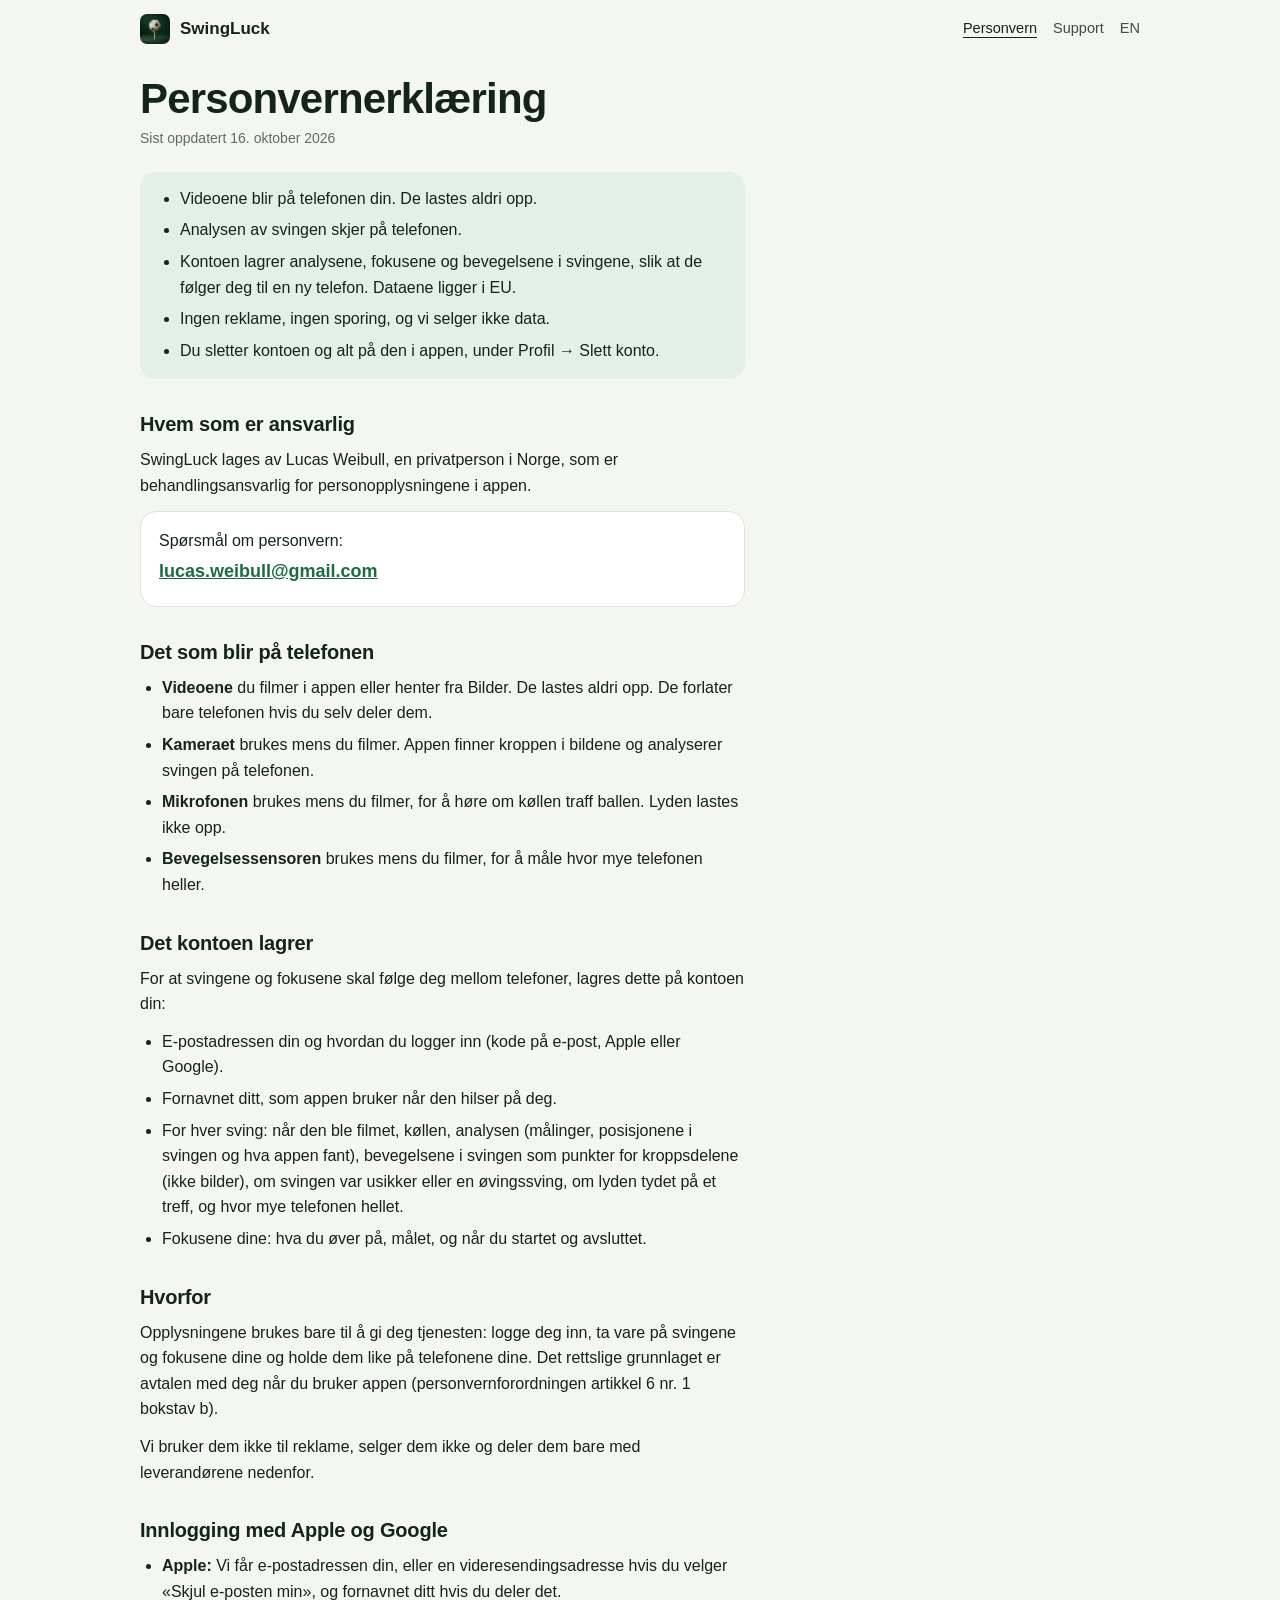
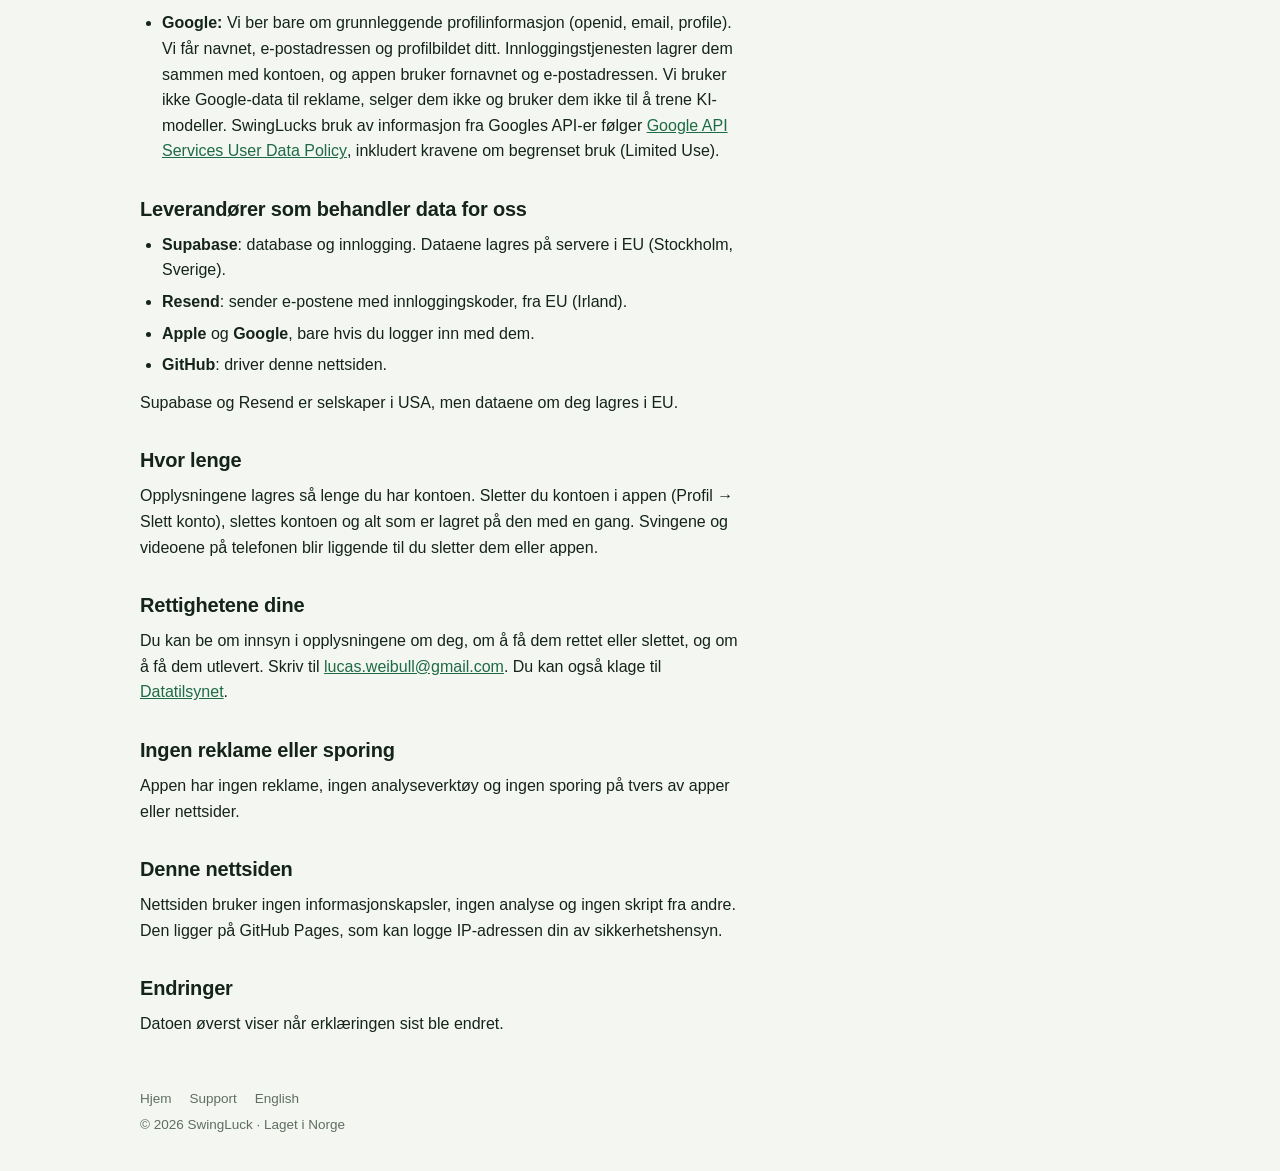
==== personvern/index.html @ c274e39a "SwingLuck website: home, privacy and support pages in Norwegian and English Static site for swingluc" ====
<!doctype html>
<html lang="nb">
<head>
<meta charset="utf-8">
<meta name="viewport" content="width=device-width, initial-scale=1, viewport-fit=cover">
<title>Personvern · SwingLuck</title>
<meta name="description" content="Hvordan SwingLuck behandler opplysningene dine: videoene blir på telefonen, kontoen lagrer analysene i EU, og du kan slette alt i appen.">
<meta name="color-scheme" content="light dark">
<meta name="theme-color" content="#F4F6F1" media="(prefers-color-scheme: light)">
<meta name="theme-color" content="#0D1611" media="(prefers-color-scheme: dark)">
<link rel="canonical" href="https://swingluck.no/personvern/">
<link rel="alternate" hreflang="nb" href="https://swingluck.no/personvern/">
<link rel="alternate" hreflang="en" href="https://swingluck.no/en/privacy/">
<link rel="icon" type="image/png" href="/assets/icon-64.png">
<link rel="apple-touch-icon" href="/assets/icon-180.png">
<link rel="stylesheet" href="/assets/site.css">
</head>
<body>
<div class="wrap">
  <header class="nav">
    <a class="brand" href="/"><img src="/assets/icon-64.png" alt="" width="30" height="30">SwingLuck</a>
    <nav><a href="/personvern/" aria-current="page">Personvern</a><a href="/support/">Support</a><a href="/en/privacy/" lang="en" hreflang="en">EN</a></nav>
  </header>

  <main class="doc">
    <h1>Personvernerklæring</h1>
    <p class="meta">Sist oppdatert 16. oktober 2026</p>

    <div class="summary">
      <ul>
        <li>Videoene blir på telefonen din. De lastes aldri opp.</li>
        <li>Analysen av svingen skjer på telefonen.</li>
        <li>Kontoen lagrer analysene, fokusene og bevegelsene i svingene, slik at de følger deg til en ny telefon. Dataene ligger i EU.</li>
        <li>Ingen reklame, ingen sporing, og vi selger ikke data.</li>
        <li>Du sletter kontoen og alt på den i appen, under Profil → Slett konto.</li>
      </ul>
    </div>

    <h2>Hvem som er ansvarlig</h2>
    <p>SwingLuck lages av Lucas Weibull, en privatperson i Norge, som er behandlingsansvarlig for personopplysningene i appen.</p>
    <div class="contact">
      <p>Spørsmål om personvern:</p>
      <p class="mail"><a href="mailto:lucas.weibull@gmail.com">lucas.weibull@gmail.com</a></p>
    </div>

    <h2>Det som blir på telefonen</h2>
    <ul>
      <li><b>Videoene</b> du filmer i appen eller henter fra Bilder. De lastes aldri opp. De forlater bare telefonen hvis du selv deler dem.</li>
      <li><b>Kameraet</b> brukes mens du filmer. Appen finner kroppen i bildene og analyserer svingen på telefonen.</li>
      <li><b>Mikrofonen</b> brukes mens du filmer, for å høre om køllen traff ballen. Lyden lastes ikke opp.</li>
      <li><b>Bevegelsessensoren</b> brukes mens du filmer, for å måle hvor mye telefonen heller.</li>
    </ul>

    <h2>Det kontoen lagrer</h2>
    <p>For at svingene og fokusene skal følge deg mellom telefoner, lagres dette på kontoen din:</p>
    <ul>
      <li>E-postadressen din og hvordan du logger inn (kode på e-post, Apple eller Google).</li>
      <li>Fornavnet ditt, som appen bruker når den hilser på deg.</li>
      <li>For hver sving: når den ble filmet, køllen, analysen (målinger, posisjonene i svingen og hva appen fant), bevegelsene i svingen som punkter for kroppsdelene (ikke bilder), om svingen var usikker eller en øvingssving, om lyden tydet på et treff, og hvor mye telefonen hellet.</li>
      <li>Fokusene dine: hva du øver på, målet, og når du startet og avsluttet.</li>
    </ul>

    <h2>Hvorfor</h2>
    <p>Opplysningene brukes bare til å gi deg tjenesten: logge deg inn, ta vare på svingene og fokusene dine og holde dem like på telefonene dine. Det rettslige grunnlaget er avtalen med deg når du bruker appen (personvernforordningen artikkel 6 nr. 1 bokstav b).</p>
    <p>Vi bruker dem ikke til reklame, selger dem ikke og deler dem bare med leverandørene nedenfor.</p>

    <h2>Innlogging med Apple og Google</h2>
    <ul>
      <li><b>Apple:</b> Vi får e-postadressen din, eller en videresendingsadresse hvis du velger «Skjul e-posten min», og fornavnet ditt hvis du deler det.</li>
      <li><b>Google:</b> Vi ber bare om grunnleggende profilinformasjon (openid, email, profile). Vi får navnet, e-postadressen og profilbildet ditt. Innloggingstjenesten lagrer dem sammen med kontoen, og appen bruker fornavnet og e-postadressen. Vi bruker ikke Google-data til reklame, selger dem ikke og bruker dem ikke til å trene KI-modeller. SwingLucks bruk av informasjon fra Googles API-er følger <a href="https://developers.google.com/terms/api-services-user-data-policy" lang="en">Google API Services User Data Policy</a>, inkludert kravene om begrenset bruk (Limited Use).</li>
    </ul>

    <h2>Leverandører som behandler data for oss</h2>
    <ul>
      <li><b>Supabase</b>: database og innlogging. Dataene lagres på servere i EU (Stockholm, Sverige).</li>
      <li><b>Resend</b>: sender e-postene med innloggingskoder, fra EU (Irland).</li>
      <li><b>Apple</b> og <b>Google</b>, bare hvis du logger inn med dem.</li>
      <li><b>GitHub</b>: driver denne nettsiden.</li>
    </ul>
    <p>Supabase og Resend er selskaper i USA, men dataene om deg lagres i EU.</p>

    <h2>Hvor lenge</h2>
    <p>Opplysningene lagres så lenge du har kontoen. Sletter du kontoen i appen (Profil → Slett konto), slettes kontoen og alt som er lagret på den med en gang. Svingene og videoene på telefonen blir liggende til du sletter dem eller appen.</p>

    <h2>Rettighetene dine</h2>
    <p>Du kan be om innsyn i opplysningene om deg, om å få dem rettet eller slettet, og om å få dem utlevert. Skriv til <a href="mailto:lucas.weibull@gmail.com">lucas.weibull@gmail.com</a>. Du kan også klage til <a href="https://www.datatilsynet.no/">Datatilsynet</a>.</p>

    <h2>Ingen reklame eller sporing</h2>
    <p>Appen har ingen reklame, ingen analyseverktøy og ingen sporing på tvers av apper eller nettsider.</p>

    <h2>Denne nettsiden</h2>
    <p>Nettsiden bruker ingen informasjonskapsler, ingen analyse og ingen skript fra andre. Den ligger på GitHub Pages, som kan logge IP-adressen din av sikkerhetshensyn.</p>

    <h2>Endringer</h2>
    <p>Datoen øverst viser når erklæringen sist ble endret.</p>
  </main>

  <footer class="foot">
    <a href="/">Hjem</a><a href="/support/">Support</a><a href="/en/privacy/" lang="en" hreflang="en">English</a>
    <span class="c">© 2026 SwingLuck · Laget i Norge</span>
  </footer>
</div>
</body>
</html>
---- assets/site.css ----
/* swingluck.no: the app's Fairway Classic palette and Apple's system font (draft A+, chosen 2026-10-16).
   One stylesheet for every page; no web fonts, scripts or anything loaded from other sites. */
:root {
  --bg: #F4F6F1; --card: #FFFFFF; --line: #DDE3D8; --ink: #14241A; --muted: #5E6E62; --tint: #1D6B43; --soft: #E3EFE7;
  --sky1: #AEBBC3; --sky2: #CDD5CF; --g1: #66835C; --g2: #47643F; --fig: #FFFFFF; --figline: #7A847E; --trail: #FF8A3D;
  --font: -apple-system, BlinkMacSystemFont, "SF Pro Text", "Segoe UI", Roboto, Helvetica, Arial, sans-serif;
  --gutter: 20px; --wide: 1080px;
  color-scheme: light;
}
@media (prefers-color-scheme: dark) {
  :root {
    --bg: #0D1611; --card: #16231B; --line: #24352A; --ink: #E8F0EA; --muted: #8FA396; --tint: #4CC07F; --soft: #173324;
    --sky1: #1C2632; --sky2: #33404A; --g1: #2F4430; --g2: #1D2C1D;
    color-scheme: dark;
  }
}

* { box-sizing: border-box; }
html { -webkit-text-size-adjust: 100%; }
body { margin: 0; background: var(--bg); color: var(--ink); font: 16px/1.5 var(--font); }
img { display: block; max-width: 100%; height: auto; }
a { color: var(--tint); }
a:focus-visible { outline: 2px solid var(--tint); outline-offset: 2px; border-radius: 4px; }
.wrap { max-width: var(--wide); margin: 0 auto; padding-inline: max(var(--gutter), env(safe-area-inset-left)) max(var(--gutter), env(safe-area-inset-right)); }

/* Header and footer, the same on every page */
.nav { display: flex; align-items: center; gap: 10px; padding-block: 14px; }
.nav .brand { display: flex; align-items: center; gap: 10px; color: inherit; text-decoration: none; font-weight: 700; font-size: 17px; }
.nav .brand img { width: 30px; height: 30px; border-radius: 7px; }
.nav nav { margin-left: auto; display: flex; gap: 16px; font-size: 14.5px; }
.nav nav a { color: inherit; text-decoration: none; opacity: .8; }
.nav nav a:hover, .nav nav a[aria-current="page"] { opacity: 1; text-decoration: underline; text-underline-offset: 4px; }
.foot { display: flex; flex-wrap: wrap; gap: 6px 18px; padding-block: 28px 36px; font-size: 13.5px; color: var(--muted); }
.foot a { color: inherit; text-decoration: none; }
.foot a:hover { text-decoration: underline; }
.foot .c { width: 100%; }

/* Home */
.hero { display: grid; gap: 16px; padding-block: 4px 20px; }
.art { border-radius: 24px; overflow: hidden; aspect-ratio: 16 / 11; }
.art svg { display: block; width: 100%; height: 100%; }
.art .trail { stroke-dasharray: 300; animation: draw 1.4s .35s cubic-bezier(.3,.7,.2,1) both; }
@keyframes draw { from { stroke-dashoffset: 300; } to { stroke-dashoffset: 0; } }
@media (prefers-reduced-motion: reduce) { .art .trail { animation: none; } }
.kicker { font-size: 12.5px; font-weight: 700; letter-spacing: .07em; text-transform: uppercase; color: var(--tint); }
.hero h1 { margin: 4px 0 8px; font-size: clamp(38px, 7vw, 60px); font-weight: 800; letter-spacing: -0.025em; line-height: 1; }
.lede { margin: 0; font-size: clamp(18px, 2.4vw, 22px); line-height: 1.38; color: var(--muted); max-width: 28ch; text-wrap: balance; }
.lower { display: grid; gap: 18px; }
.how { display: grid; gap: 10px; align-content: start; }
.how h2 { margin: 0 0 2px; font-size: 20px; letter-spacing: -0.01em; }
.step { background: var(--card); border: 1px solid var(--line); border-radius: 16px; padding: 13px 15px; display: grid; grid-template-columns: 28px 1fr; gap: 2px 12px; }
.step svg { grid-row: span 2; width: 28px; height: 28px; color: var(--tint); }
.step h3 { margin: 0; font-size: 16px; }
.step p { margin: 0; font-size: 14.5px; line-height: 1.45; color: var(--muted); }
figure { margin: 0; display: grid; gap: 8px; justify-items: center; }
figure img { width: 100%; max-width: 420px; border-radius: 20px; }
figcaption { font-size: 13px; color: var(--muted); }
.facts { margin-top: 22px; padding: 16px 18px; border-radius: 16px; background: var(--soft); display: grid; gap: 8px; font-size: 15px; line-height: 1.5; }
.facts p { margin: 0; }
.access { margin: 16px 0 0; font-size: 15px; color: var(--muted); }
.access a { font-weight: 600; text-decoration: none; }
.access a:hover { text-decoration: underline; }
@media (min-width: 760px) {
  :root { --gutter: 40px; }
  .hero { grid-template-columns: 1fr 1fr; align-items: center; gap: 48px; padding-block: 24px 40px; }
  .hero .art { order: 2; }
  .lower { grid-template-columns: 1fr 1fr; gap: 48px; align-items: start; }
  .facts { margin-top: 36px; }
}

/* Privacy and support pages */
.doc { max-width: 68ch; padding-block: 8px 12px; }
.doc h1 { margin: 10px 0 6px; font-size: clamp(30px, 5vw, 42px); letter-spacing: -0.02em; line-height: 1.08; }
.doc .meta { margin: 0 0 22px; color: var(--muted); font-size: 14px; }
.doc h2 { margin: 30px 0 8px; font-size: 20px; letter-spacing: -0.01em; }
.doc h3 { margin: 18px 0 4px; font-size: 16px; }
.doc p, .doc li { font-size: 16px; line-height: 1.6; }
.doc p { margin: 0 0 12px; }
.doc ul { margin: 0 0 12px; padding-left: 22px; }
.doc li { margin-bottom: 6px; }
.doc .summary { background: var(--soft); border-radius: 16px; padding: 14px 18px 4px; margin-bottom: 8px; }
.doc .contact { background: var(--card); border: 1px solid var(--line); border-radius: 16px; padding: 16px 18px; margin: 8px 0 16px; }
.doc .contact p { margin: 0 0 4px; }
.doc .contact .mail { font-size: 18px; font-weight: 600; word-break: break-all; }
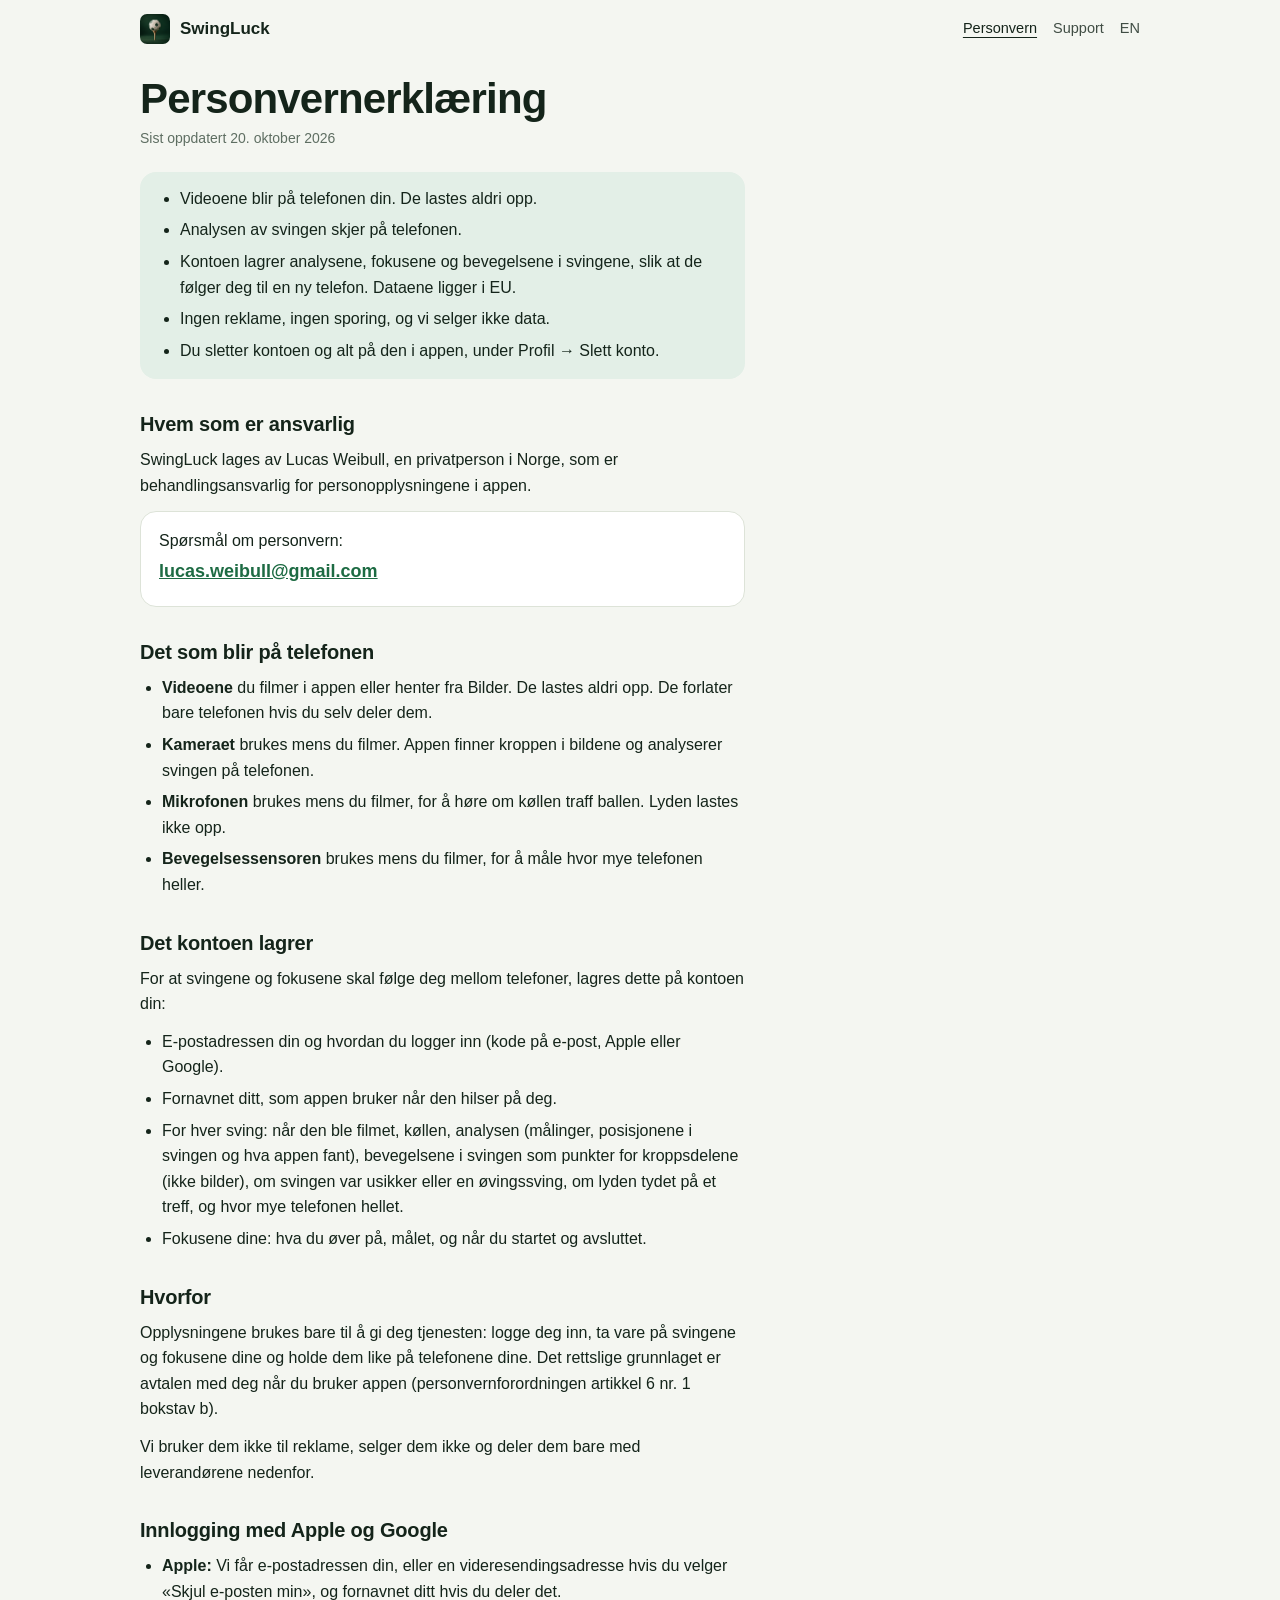
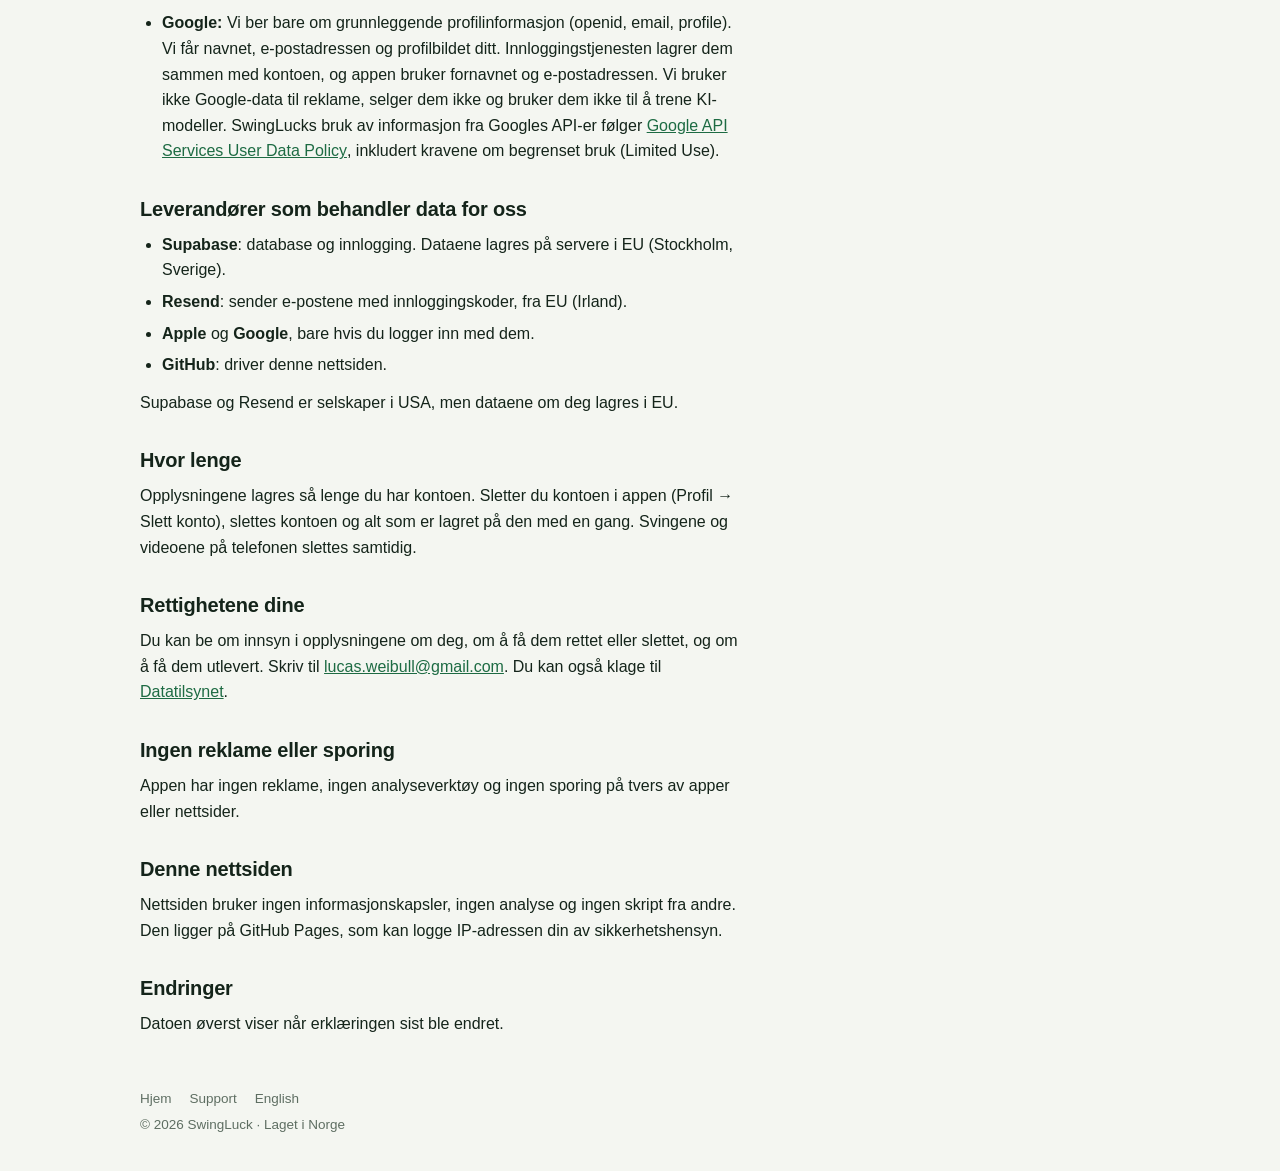
==== commit 08b4cdf9: "Privacy: deleting the account also deletes the swings and videos on the phone (20 Oct 2026)" ====
--- a/personvern/index.html
+++ b/personvern/index.html
@@ -24,7 +24,7 @@
 
   <main class="doc">
     <h1>Personvernerklæring</h1>
-    <p class="meta">Sist oppdatert 16. oktober 2026</p>
+    <p class="meta">Sist oppdatert 20. oktober 2026</p>
 
     <div class="summary">
       <ul>
@@ -80,7 +80,7 @@
     <p>Supabase og Resend er selskaper i USA, men dataene om deg lagres i EU.</p>
 
     <h2>Hvor lenge</h2>
-    <p>Opplysningene lagres så lenge du har kontoen. Sletter du kontoen i appen (Profil → Slett konto), slettes kontoen og alt som er lagret på den med en gang. Svingene og videoene på telefonen blir liggende til du sletter dem eller appen.</p>
+    <p>Opplysningene lagres så lenge du har kontoen. Sletter du kontoen i appen (Profil → Slett konto), slettes kontoen og alt som er lagret på den med en gang. Svingene og videoene på telefonen slettes samtidig.</p>
 
     <h2>Rettighetene dine</h2>
     <p>Du kan be om innsyn i opplysningene om deg, om å få dem rettet eller slettet, og om å få dem utlevert. Skriv til <a href="mailto:lucas.weibull@gmail.com">lucas.weibull@gmail.com</a>. Du kan også klage til <a href="https://www.datatilsynet.no/">Datatilsynet</a>.</p>
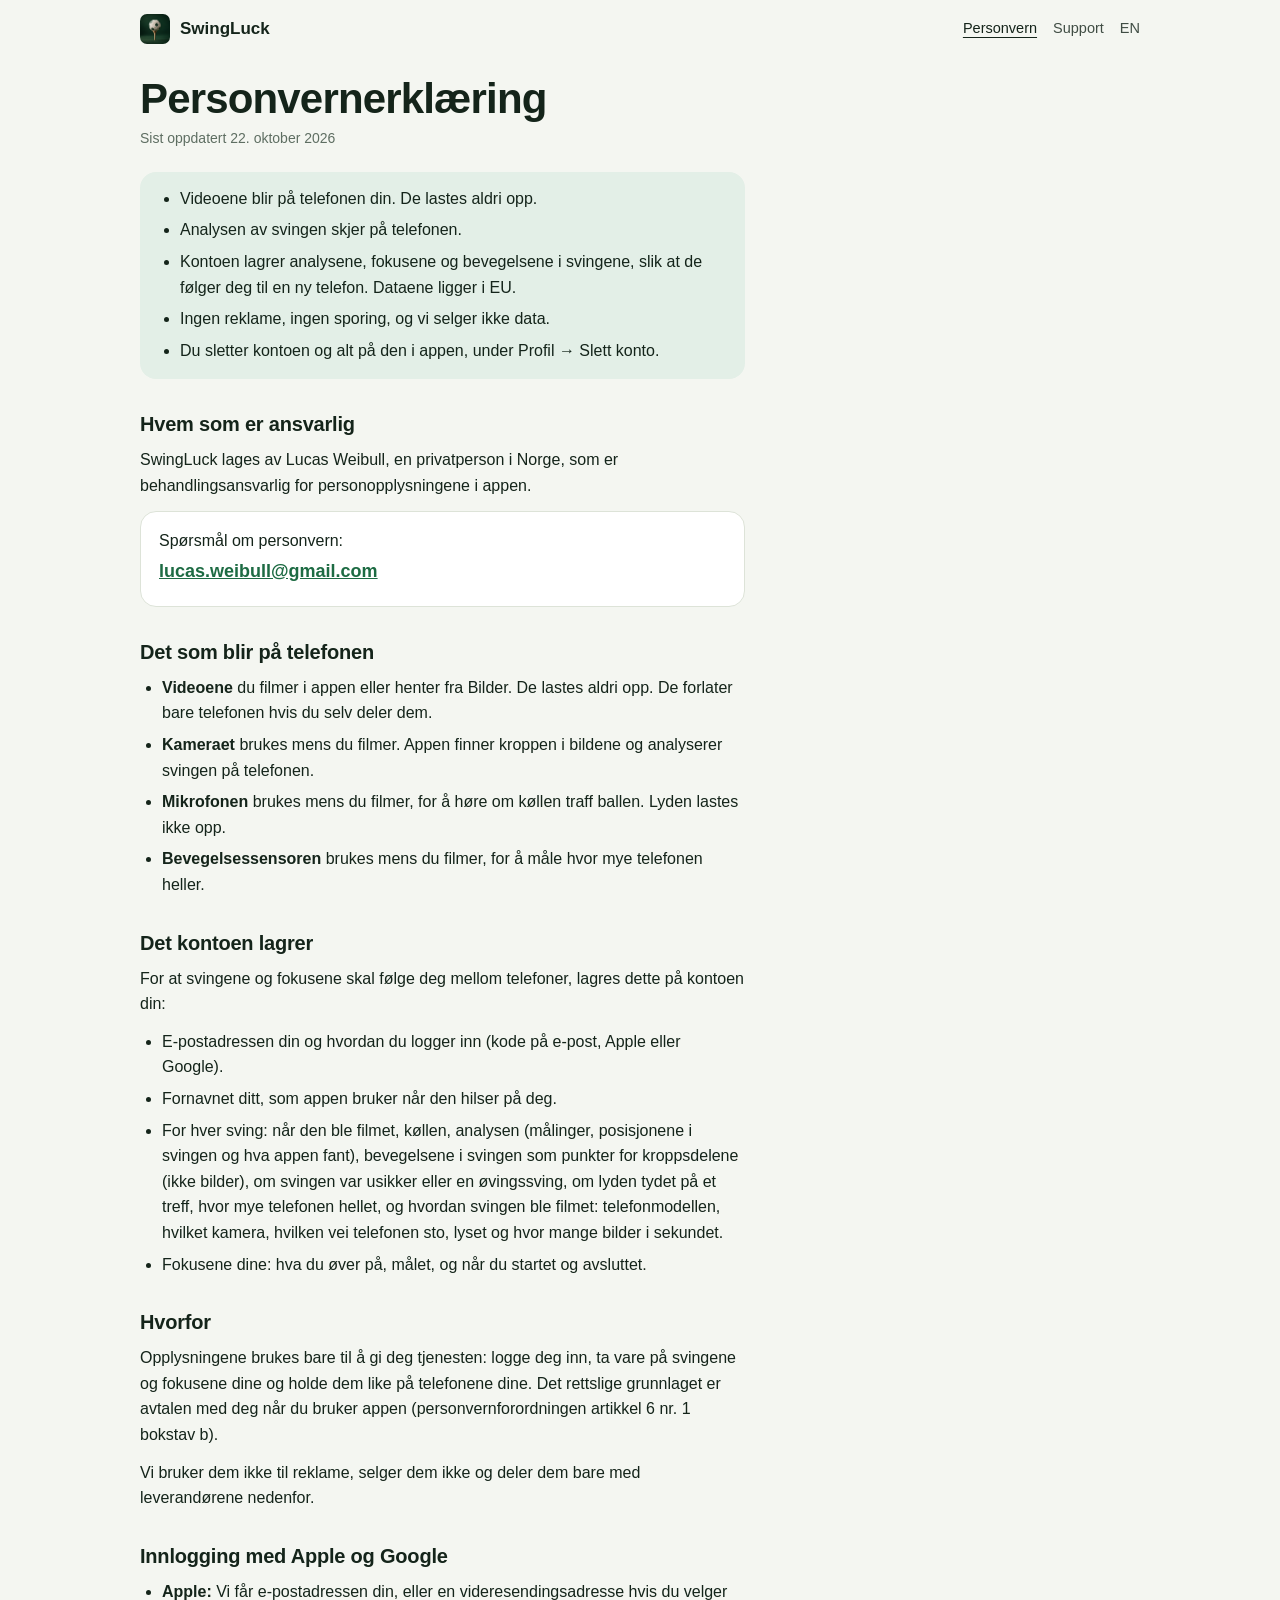
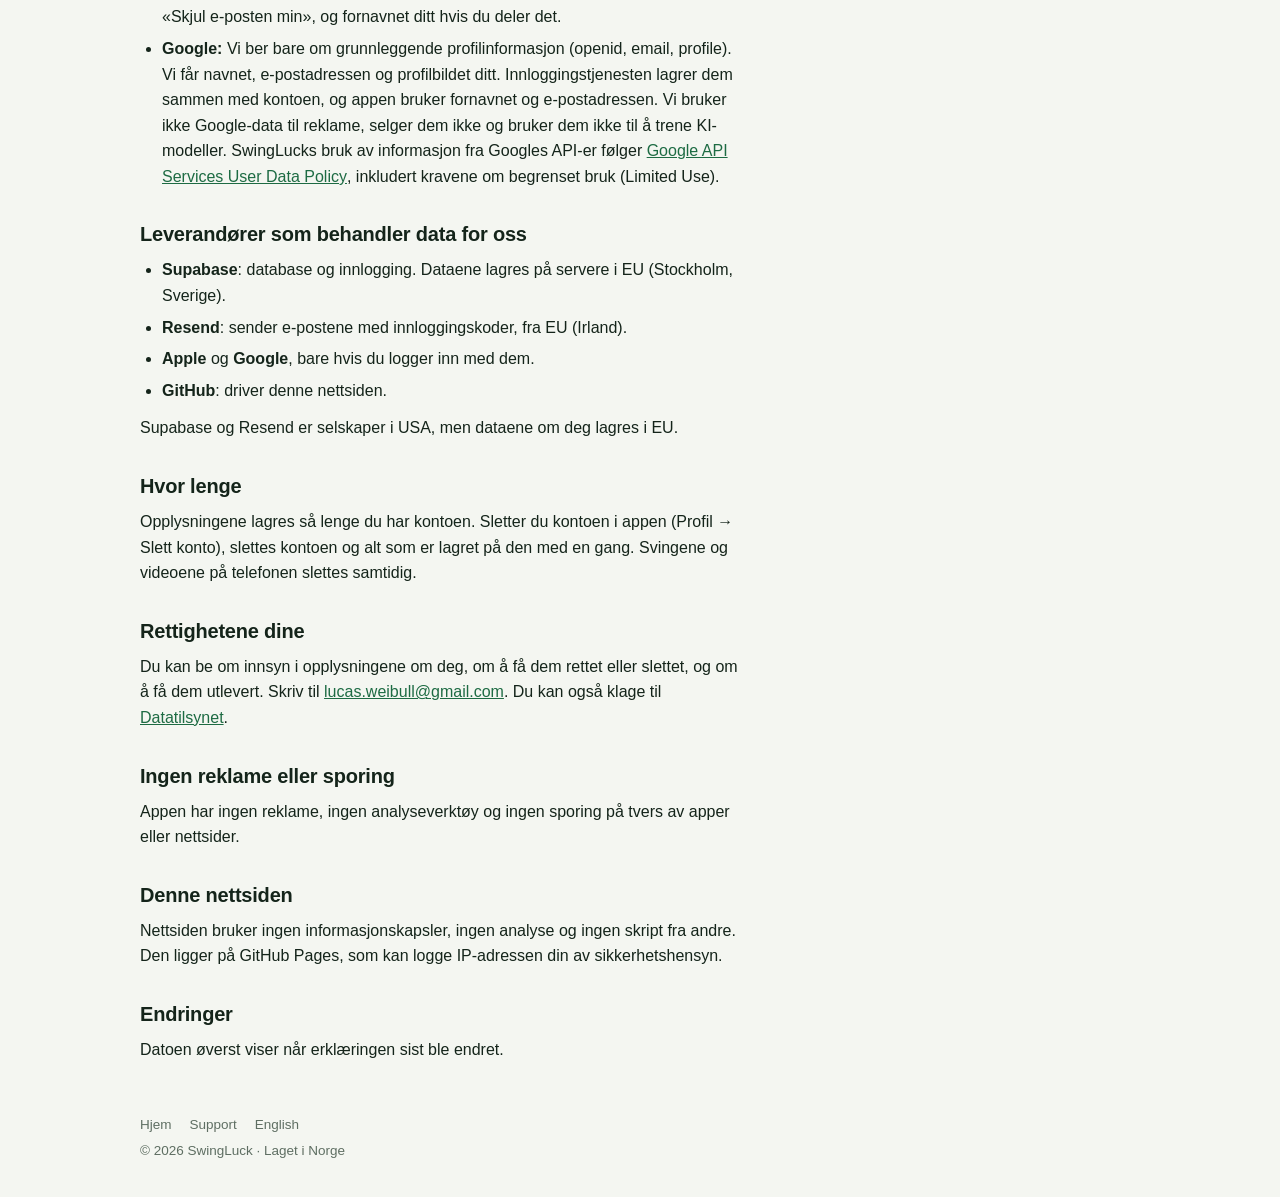
==== commit f6336cae: "Privacy: name how a swing was filmed (phone model, camera, way up, light, frame rate)" ====
--- a/personvern/index.html
+++ b/personvern/index.html
@@ -24,7 +24,7 @@
 
   <main class="doc">
     <h1>Personvernerklæring</h1>
-    <p class="meta">Sist oppdatert 20. oktober 2026</p>
+    <p class="meta">Sist oppdatert 22. oktober 2026</p>
 
     <div class="summary">
       <ul>
@@ -56,7 +56,7 @@
     <ul>
       <li>E-postadressen din og hvordan du logger inn (kode på e-post, Apple eller Google).</li>
       <li>Fornavnet ditt, som appen bruker når den hilser på deg.</li>
-      <li>For hver sving: når den ble filmet, køllen, analysen (målinger, posisjonene i svingen og hva appen fant), bevegelsene i svingen som punkter for kroppsdelene (ikke bilder), om svingen var usikker eller en øvingssving, om lyden tydet på et treff, og hvor mye telefonen hellet.</li>
+      <li>For hver sving: når den ble filmet, køllen, analysen (målinger, posisjonene i svingen og hva appen fant), bevegelsene i svingen som punkter for kroppsdelene (ikke bilder), om svingen var usikker eller en øvingssving, om lyden tydet på et treff, hvor mye telefonen hellet, og hvordan svingen ble filmet: telefonmodellen, hvilket kamera, hvilken vei telefonen sto, lyset og hvor mange bilder i sekundet.</li>
       <li>Fokusene dine: hva du øver på, målet, og når du startet og avsluttet.</li>
     </ul>
 
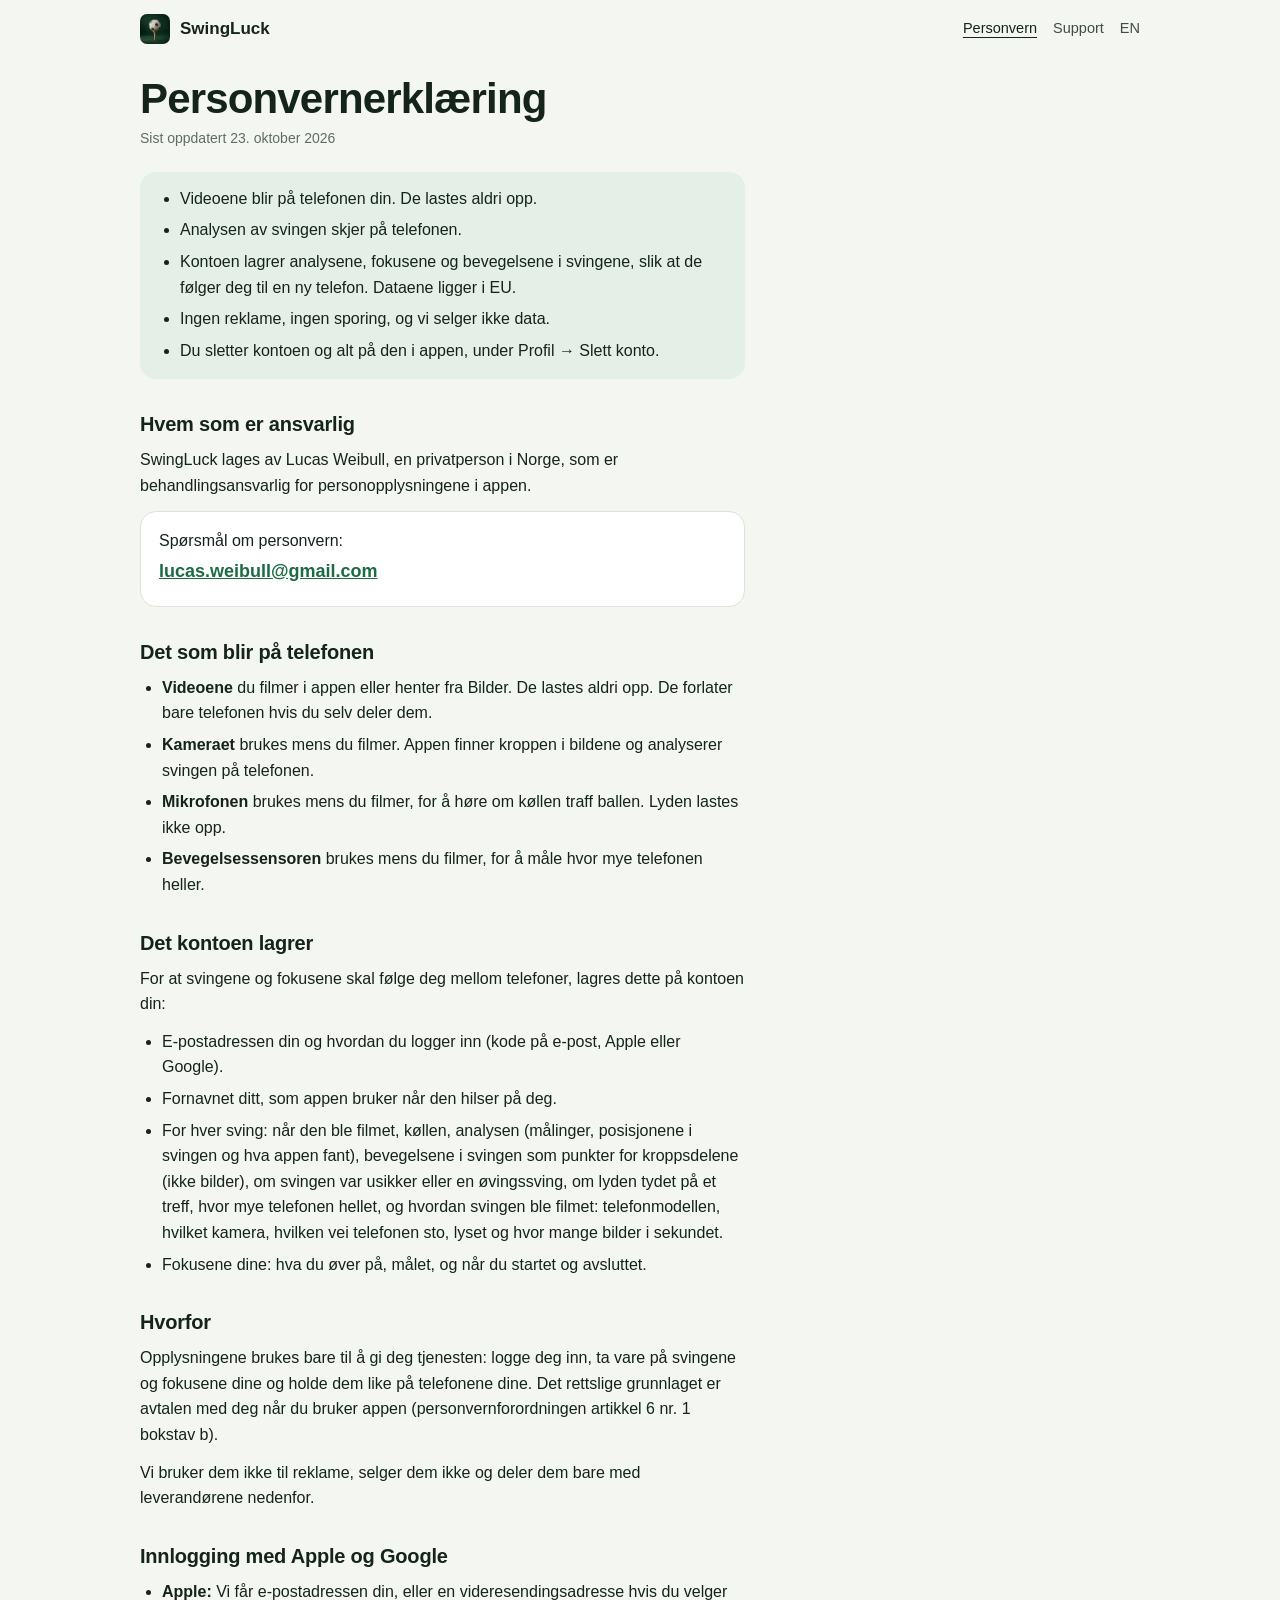
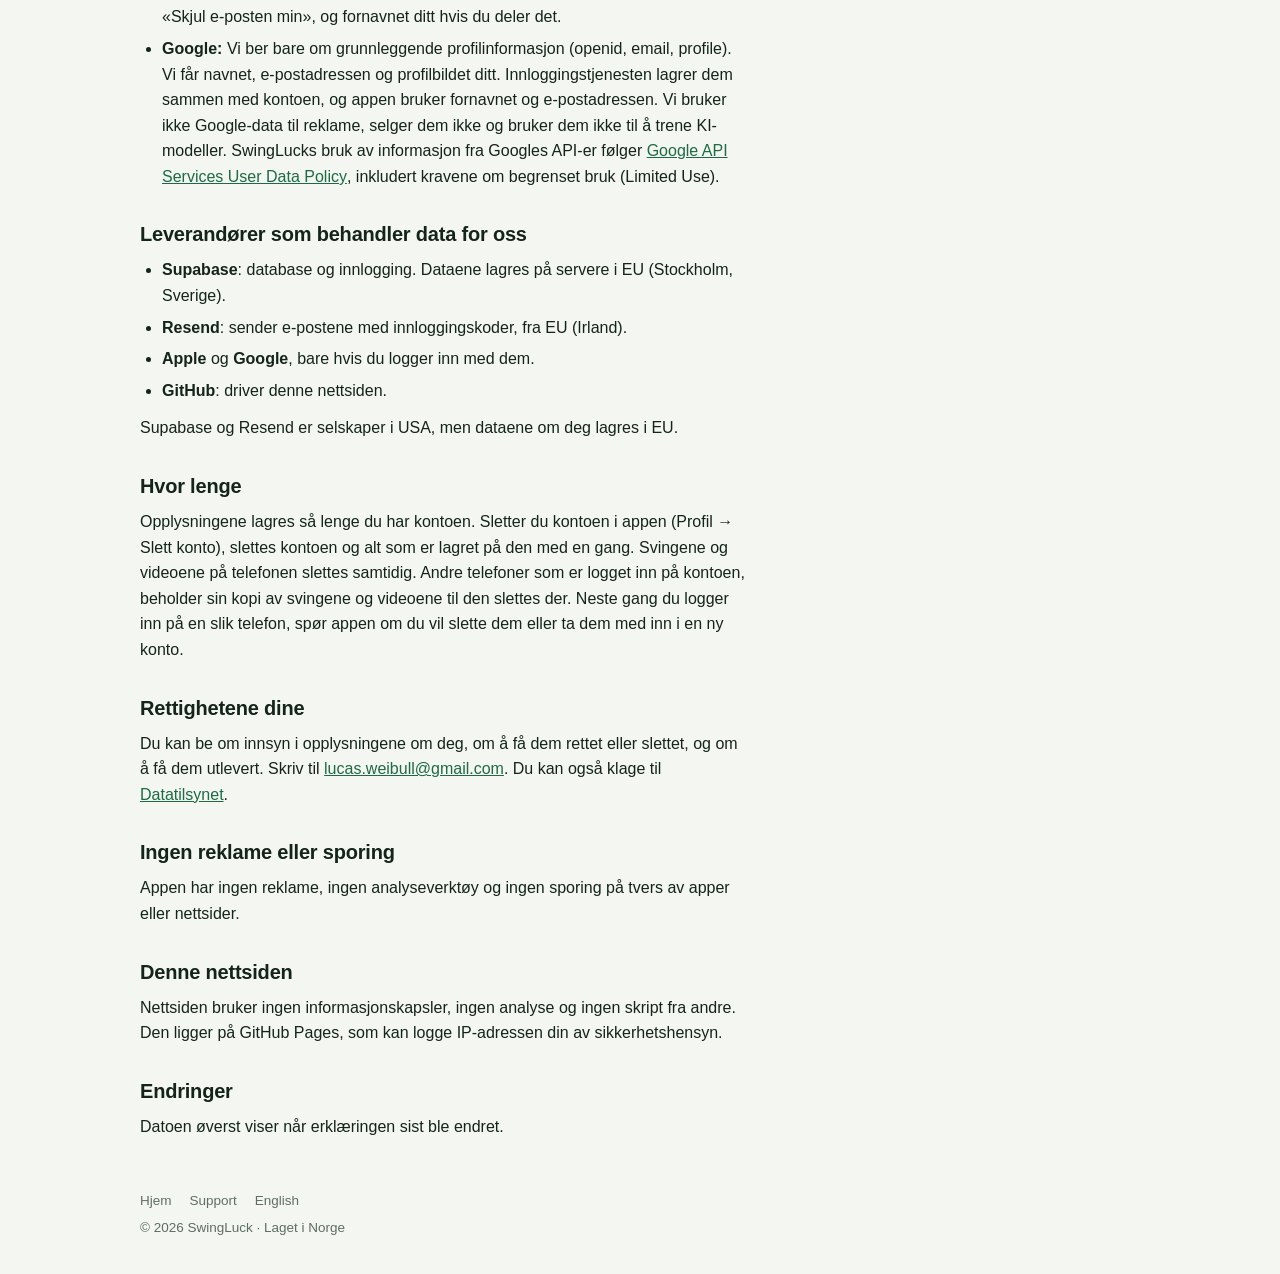
==== commit daff4955: "Update the site from SwingLuck 60bf5a5" ====
--- a/personvern/index.html
+++ b/personvern/index.html
@@ -24,7 +24,7 @@
 
   <main class="doc">
     <h1>Personvernerklæring</h1>
-    <p class="meta">Sist oppdatert 22. oktober 2026</p>
+    <p class="meta">Sist oppdatert 23. oktober 2026</p>
 
     <div class="summary">
       <ul>
@@ -80,7 +80,7 @@
     <p>Supabase og Resend er selskaper i USA, men dataene om deg lagres i EU.</p>
 
     <h2>Hvor lenge</h2>
-    <p>Opplysningene lagres så lenge du har kontoen. Sletter du kontoen i appen (Profil → Slett konto), slettes kontoen og alt som er lagret på den med en gang. Svingene og videoene på telefonen slettes samtidig.</p>
+    <p>Opplysningene lagres så lenge du har kontoen. Sletter du kontoen i appen (Profil → Slett konto), slettes kontoen og alt som er lagret på den med en gang. Svingene og videoene på telefonen slettes samtidig. Andre telefoner som er logget inn på kontoen, beholder sin kopi av svingene og videoene til den slettes der. Neste gang du logger inn på en slik telefon, spør appen om du vil slette dem eller ta dem med inn i en ny konto.</p>
 
     <h2>Rettighetene dine</h2>
     <p>Du kan be om innsyn i opplysningene om deg, om å få dem rettet eller slettet, og om å få dem utlevert. Skriv til <a href="mailto:lucas.weibull@gmail.com">lucas.weibull@gmail.com</a>. Du kan også klage til <a href="https://www.datatilsynet.no/">Datatilsynet</a>.</p>
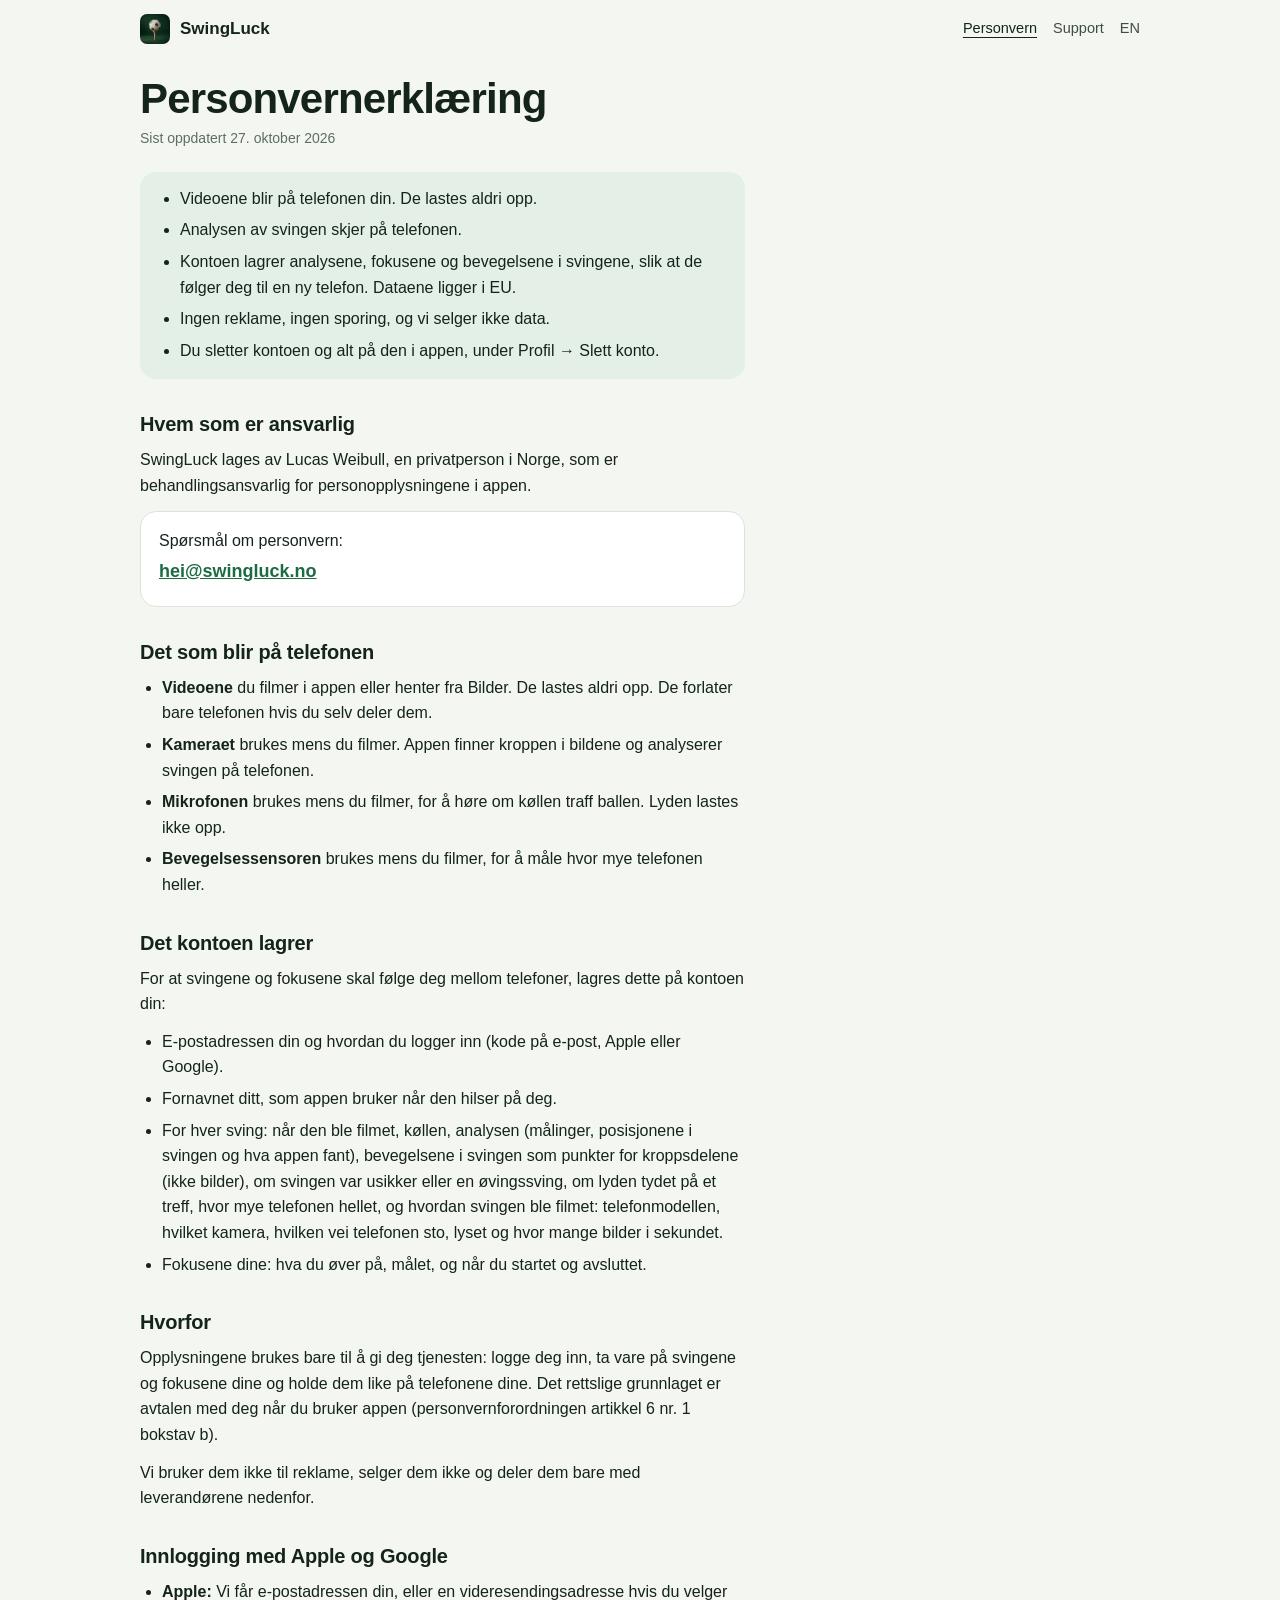
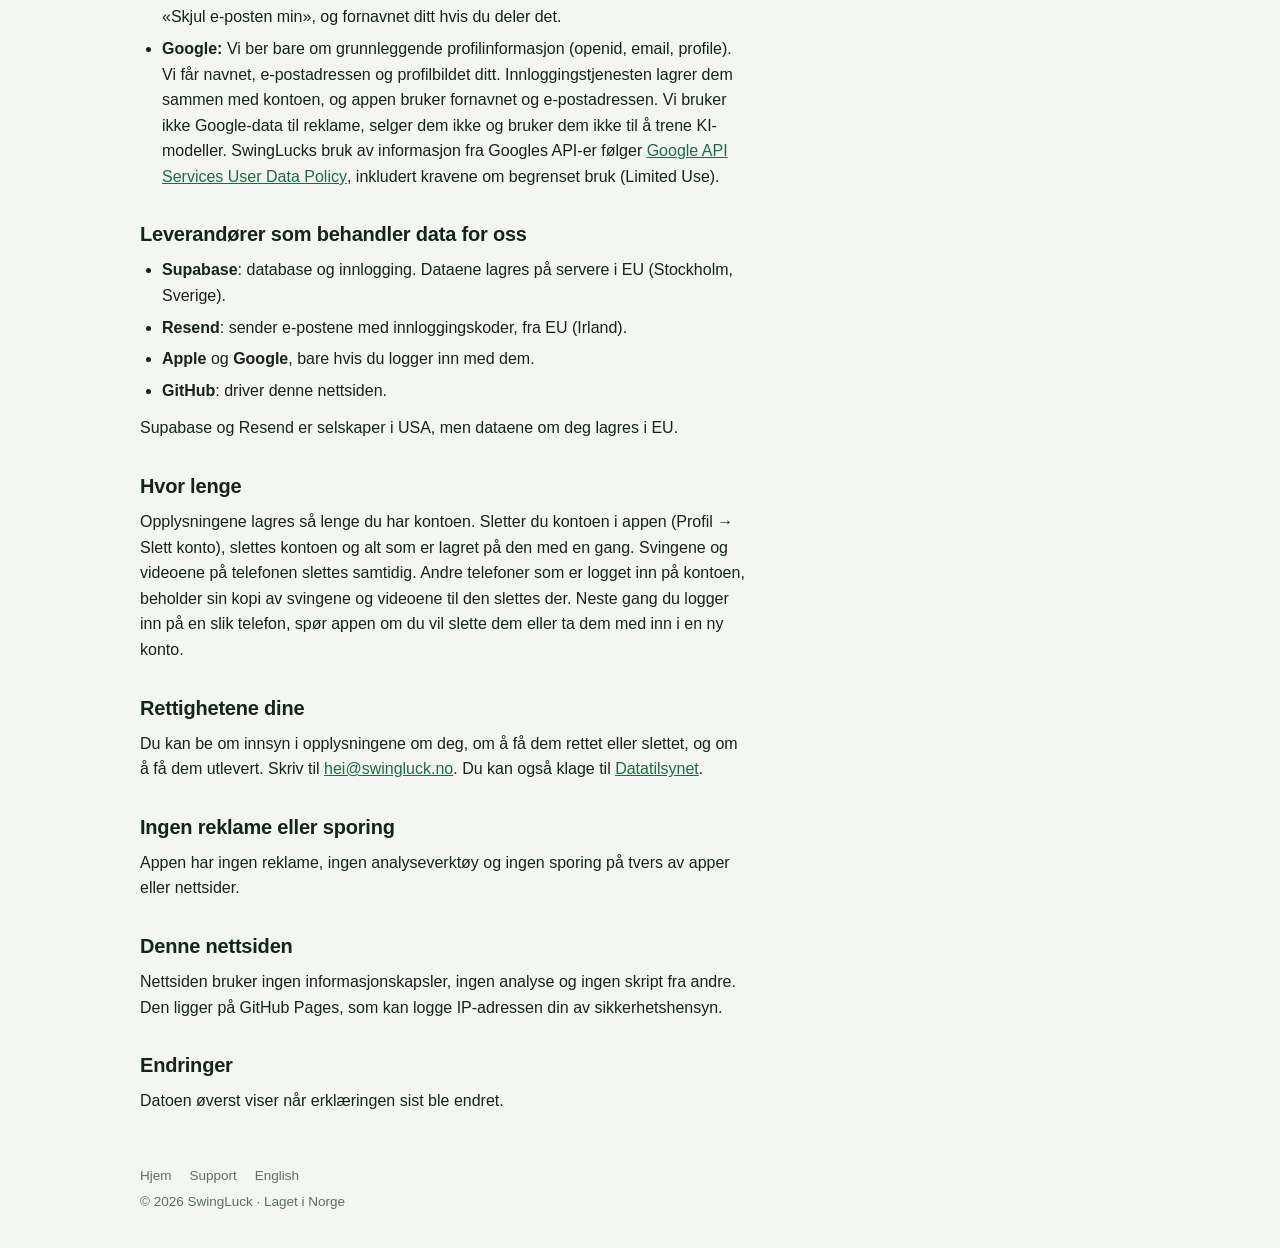
==== commit 601cf313: "Contact address hei@swingluck.no instead of the owner's Gmail" ====
--- a/personvern/index.html
+++ b/personvern/index.html
@@ -24,7 +24,7 @@
 
   <main class="doc">
     <h1>Personvernerklæring</h1>
-    <p class="meta">Sist oppdatert 23. oktober 2026</p>
+    <p class="meta">Sist oppdatert 27. oktober 2026</p>
 
     <div class="summary">
       <ul>
@@ -40,7 +40,7 @@
     <p>SwingLuck lages av Lucas Weibull, en privatperson i Norge, som er behandlingsansvarlig for personopplysningene i appen.</p>
     <div class="contact">
       <p>Spørsmål om personvern:</p>
-      <p class="mail"><a href="mailto:lucas.weibull@gmail.com">lucas.weibull@gmail.com</a></p>
+      <p class="mail"><a href="mailto:hei@swingluck.no">hei@swingluck.no</a></p>
     </div>
 
     <h2>Det som blir på telefonen</h2>
@@ -83,7 +83,7 @@
     <p>Opplysningene lagres så lenge du har kontoen. Sletter du kontoen i appen (Profil → Slett konto), slettes kontoen og alt som er lagret på den med en gang. Svingene og videoene på telefonen slettes samtidig. Andre telefoner som er logget inn på kontoen, beholder sin kopi av svingene og videoene til den slettes der. Neste gang du logger inn på en slik telefon, spør appen om du vil slette dem eller ta dem med inn i en ny konto.</p>
 
     <h2>Rettighetene dine</h2>
-    <p>Du kan be om innsyn i opplysningene om deg, om å få dem rettet eller slettet, og om å få dem utlevert. Skriv til <a href="mailto:lucas.weibull@gmail.com">lucas.weibull@gmail.com</a>. Du kan også klage til <a href="https://www.datatilsynet.no/">Datatilsynet</a>.</p>
+    <p>Du kan be om innsyn i opplysningene om deg, om å få dem rettet eller slettet, og om å få dem utlevert. Skriv til <a href="mailto:hei@swingluck.no">hei@swingluck.no</a>. Du kan også klage til <a href="https://www.datatilsynet.no/">Datatilsynet</a>.</p>
 
     <h2>Ingen reklame eller sporing</h2>
     <p>Appen har ingen reklame, ingen analyseverktøy og ingen sporing på tvers av apper eller nettsider.</p>
